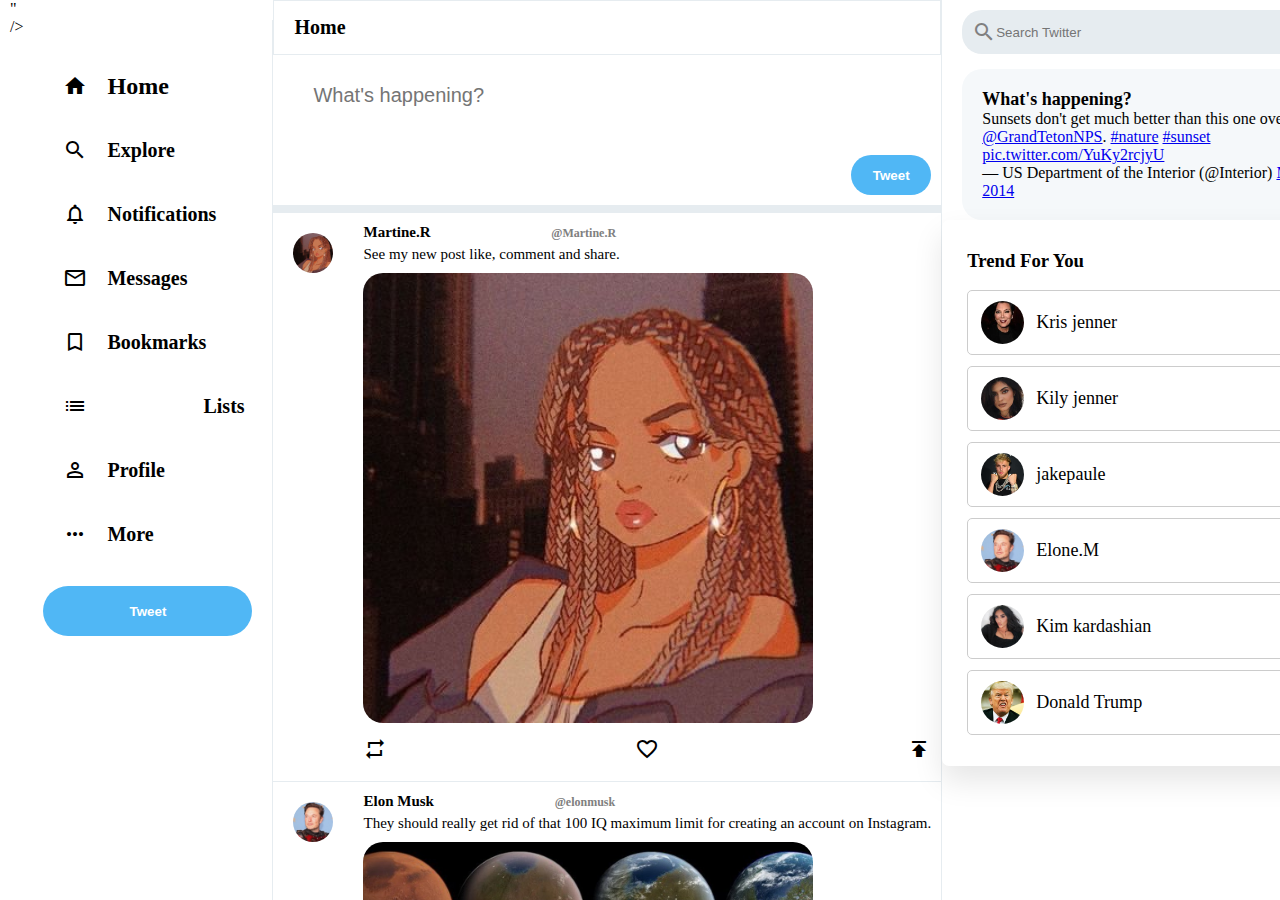
==== home/index.html @ 6a5f5660 "changes" ====
<!DOCTYPE html>
<html lang="en">
  <head>
    <meta charset="UTF-8" />
    <meta http-equiv="X-UA-Compatible" content="IE=edge" />
    <meta name="viewport" content="width=device-width, initial-scale=1.0" />
    <title>Twitter Clone - Final</title>
    <link rel="stylesheet" href="./style.css">
    " />
    <link href="https://fonts.googleapis.com/icon?family=Material+Icons" rel="stylesheet" />
    <link rel="stylesheet" href="https://cdnjs.cloudflare.com/ajax/libs/font-awesome/4.7.0/css/font-awesome.min.css">
    <link
      rel="stylesheet"
      href="https://cdnjs.cloudflare.com/ajax/libs/font-awesome/5.15.3/css/all.min.css"
      integrity="sha512-iBBXm8fW90+nuLcSKlbmrPcLa0OT92xO1BIsZ+ywDWZCvqsWgccV3gFoRBv0z+8dLJgyAHIhR35VZc2oM/gI1w==", crossorigin="anonymous"/>
  </head>
  <body>
    <!-- sidebar starts -->

  

    <div class="sidebar">
      <i class="fab fa-twitter"></i>
      <div class="sidebarOption active">
        <span class="material-icons"> home </span>
        <h2>Home</h2>
      </div>

      <div class="sidebarOption">
        <span class="material-icons"> search </span>
        <a href="https://www.google.com/">Explore</a>
      </div>

      <div class="sidebarOption">
        <span class="material-icons"> notifications_none </span>
        <a href="http://127.0.0.1:5501/notification/notif.html">Notifications</a>
       
      </div>

      <div class="sidebarOption">
        <span class="material-icons"> mail_outline </span>
        <a href="http://127.0.0.1:5501/chatbox/chat.html">Messages</a>
      
      </div>

      <div class="sidebarOption">
        <span class="material-icons"> bookmark_border </span>
        <a href="http://127.0.0.1:5501/chatbox/chat.html">Bookmarks</a>

      </div>

      <div class="sidebarOption">
        <span class="material-icons"> list_alt </span>
        <a href="http://127.0.0.1:5501/chatbox/chat.html">Lists</a>
      </div>

      <div class="sidebarOption">
        <span class="material-icons"> perm_identity </span>
        <a href="http://127.0.0.1:5501/.vscode/loging/log.html">Profile</a>
       
      </div>

      <div class="sidebarOption">
        <span class="material-icons"> more_horiz </span>
        <a href="http://127.0.0.1:5501/chatbox/chat.html">More</a>
       
      </div>
      <button class="sidebar__tweet">Tweet</button>
    </div>
    <!-- sidebar ends -->

    <!-- feed starts -->
    <div class="feed">
      <div class="feed__header">
        <h2>Home</h2>
      </div>

      <!-- tweetbox starts -->
      <div class="tweetBox">
        <form>
          <div class="tweetbox__input">
            <img
              src="https://i.pinimg.com/originals/a6/58/32/a65832155622ac173337874f02b218fb.png"
              alt=""
            />
            <input type="text" placeholder="What's happening?" />
          </div>
          <button class="tweetBox__tweetButton">Tweet</button>
        </form>
      </div>
      <!-- tweetbox ends -->

      <!-- post starts -->
      <div class="post">
        <div class="post__avatar">
          <img
            src="./twitterpic.jpg"
            alt=""
          />
        </div>

        <div class="post__body">
          <div class="post__header">
            <div class="post__headerText">
              <h3>
                Martine.R
                <span class="post__headerSpecial"
                  ><span class="material-icons post__badge"> verified </span>@Martine.R</span
                >
              </h3>
            </div>
            <div class="post__headerDescription">
              <p>See my new post like, comment and share.</p>
            </div>
          </div>
          <img
            src="./twitterpic.jpg"
            alt=""
          />
          <div class="post__footer">
            <span class="material-icons"> repeat </span>
            <span   class="material-icons"> favorite_border </span>
            <span class="material-icons"> publish </span>
          </div>
        </div>
      </div>

     

      <!-- post ends -->

      <!-- post starts -->
      <div class="post">
        <div class="post__avatar">
          <img
            src="./elon.jpg"
            alt=""
          />
        </div>

        <div class="post__body">
          <div class="post__header">
            <div class="post__headerText">
              <h3>
                Elon Musk
                <span class="post__headerSpecial"
                  ><span class="material-icons post__badge"> verified </span>@elonmusk</span
                >
              </h3>
            </div>
            <div class="post__headerDescription">
              <p>They should really get rid of that 100 IQ maximum limit for creating an account on Instagram.</p>
            </div>
          </div>
          <img
            src="elon.20.jpg"
            alt=""
          />
          <div class="post__footer">
            <span class="material-icons"> repeat </span>
            <span class="material-icons"> favorite_border </span>
            <span class="material-icons"> publish </span>
          </div>
        </div>
      </div>
      <!-- post ends -->

   <!-- post starts -->
   <div class="post">
    <div class="post__avatar">
      <img
        src="./boy.jpg"
        alt=""
      />
    </div>

    <div class="post__body">
      <div class="post__header">
        <div class="post__headerText">
          <h3>
            Jake Paule
            <span class="post__headerSpecial"
              ><span class="material-icons post__badge"> verified </span>@jakepaule</span
            >
          </h3>
        </div>
        <div class="post__headerDescription">
          <p>MetamorphosisAI</p>
        </div>
      </div>
      <img
        src="fly.jpg"
        alt=""
      />
      <div class="post__footer">
        <span class="material-icons"> repeat </span>
        <span class="material-icons"> favorite_border </span>
        <span class="material-icons"> publish </span>
      </div>
    </div>
  </div>

   <!-- post starts -->
   <div class="post">
    <div class="post__avatar">
      <img
        src="./elon.jpg"
        alt=""
      />
    </div>

    <div class="post__body">
      <div class="post__header">
        <div class="post__headerText">
          <h3>
            Elon Musk
            <span class="post__headerSpecial"
              ><span class="material-icons post__badge"> verified </span>@elonmusk</span
            >
          </h3>
        </div>
        <div class="post__headerDescription">
          <p>Are you ready to hear about the hottest new AI <br> token on the market? Introducing $SNLG, the first-ever hottest <br> AI token on AI ECOSYSTEM🤖🦾 that has taken the crypto world by storm 🔥 </p>
        </div>
      </div>
      <img
        src="./elon20.jpg"
        alt=""
      />
      <div class="post__footer">
        <span class="material-icons"> repeat </span>
        <span class="material-icons"> favorite_border </span>
        <span class="material-icons"> publish </span>
      </div>
    </div>
  </div>

   <!-- post starts -->
   <div class="post">
    <div class="post__avatar">
      <img
        src="./boy2.jpg"
        alt=""
      />
    </div>

    <div class="post__body">
      <div class="post__header">
        <div class="post__headerText">
          <h3>
            Samraje
            <span class="post__headerSpecial"
              ><span class="material-icons post__badge"> verified </span>@samraje</span
            >
          </h3>
        </div>
        <div class="post__headerDescription">
          <p>“We should be more worried about AI safety than we currently are.<br> I think we need a regulatory authority thats overseeing A.I. It’s quite a dangerous technology.”</p>
        </div>
      </div>
      <img
        src="./boy20.jpg"
        alt=""
      />
      <div class="post__footer">
        <span class="material-icons"> repeat </span>
        <span class="material-icons"> favorite_border </span>
        <span class="material-icons"> publish </span>
      </div>
    </div>
  </div>






    </div>
    <!-- feed ends -->

    <!-- widgets starts -->
    <div class="widgets">
      <div class="widgets__input">
        <span class="material-icons widgets__searchIcon"> search </span>
        <input type="text" placeholder="Search Twitter" />
      </div>

      <div class="widgets__widgetContainer">
        <h2>What's happening?</h2>
        <blockquote class="twitter-tweet">
          <p lang="en" dir="ltr">
            Sunsets don&#39;t get much better than this one over
            <a href="https://twitter.com/GrandTetonNPS?ref_src=twsrc%5Etfw">@GrandTetonNPS</a>.
            <a href="https://twitter.com/hashtag/nature?src=hash&amp;ref_src=twsrc%5Etfw"
              >#nature</a
            >
            <a href="https://twitter.com/hashtag/sunset?src=hash&amp;ref_src=twsrc%5Etfw"
              >#sunset</a
            >
            <a href="http://t.co/YuKy2rcjyU">pic.twitter.com/YuKy2rcjyU</a>
          </p>
          &mdash; US Department of the Interior (@Interior)
          <a href="https://twitter.com/Interior/status/463440424141459456?ref_src=twsrc%5Etfw"
            >May 5, 2014</a
          >
        </blockquote>
        <script async src="https://platform.twitter.com/widgets.js" charset="utf-8"></script>
      </div>





      <ul class="sortable-list">
        <h3> Trend For You</h3>
        <br>
        <li class="item" draggable="true">
          <div class="details">
           
            <img src="./kris.jpg">
            <span>Kris jenner</span> 
        
          </div>
          <i class="uil uil-draggabledots"></i>
        </li>
        <li class="item" draggable="true">
          <div class="details">
            <img src="./kily.jpg">
            <span>Kily jenner</span>
          </div>
          <i class="uil uil-draggabledots"></i>
        </li>
        <li class="item" draggable="true">
          <div class="details">
            <img src="./jake.jpg">
            <span>jakepaule</span>
          </div>
          <i class="uil uil-draggabledots"></i>
        </li>
        <li class="item" draggable="true">
          <div class="details">
            <img src="./elon.jpg">
            <span>Elone.M</span>
          </div>
          <i class="uil uil-draggabledots"></i>
        </li>
        <li class="item" draggable="true">
          <div class="details">
            <img src="./kim.jpg">
            <span>Kim kardashian</span>
          </div>
          <i class="uil uil-draggabledots"></i>
        </li>
        <li class="item" draggable="true">
          <div class="details">
            <img src="./don.jpg">
            <span>Donald Trump</span>
          </div>
          <i class="uil uil-draggabledots"></i>
        </li>
      </ul>
  

    </div>



   
     


    <script src="./main.js"></script>


    <!-- widgets ends -->
  </body>
</html>
---- home/style.css ----
* {
    margin: 0;
    padding: 0;
    box-sizing: border-box;
  }
  
  body {
    --twitter-color: #50b7f5;
    --twitter-background: #e6ecf0;
  }
  
  .sidebarOption {
    display: flex;
    align-items: center;
    cursor: pointer;
  }
  
  .sidebarOption .material-icons,
  .fa-twitter {
    padding: 20px;
  }
  
  .sidebarOption a {
    font-weight: 800;
    font-size: 20px;
    margin-right: 20px;
    color: black;
    text-decoration: none;
  }
  
  .sidebarOption a:hover {
    background-color: var(--twitter-background);
    border-radius: 30px;
    color: var(--twitter-color);
    transition: color 100ms ease-out;
  }
  
  .sidebarOption a.active {
    color: var(--twitter-color);
  }
  
  .sidebar__tweet {
    width: 100%;
    background-color: var(--twitter-color);
    border: none;
    color: white;
    font-weight: 900;
    border-radius: 30px;
    height: 50px;
    margin-top: 20px;
  }
  
  body {
    display: flex;
    height: 100vh;
    max-width: 1300px;
    margin-left: auto;
    margin-right: auto;
    padding: 0 10px;
  }
  
  .sidebar {
    border-right: 1px solid var(--twitter-background);
    flex: 0.2;
  
    min-width: 250px;
    margin-top: 20px;
    padding-left: 20px;
    padding-right: 20px;
  }
  
  .fa-twitter {
    color: var(--twitter-color);
    font-size: 30px;
  }
  
  /* feed */
  .feed {
    flex: 0.5;
    border-right: 1px solid var(--twitter-background);
    min-width: fit-content;
    overflow-y: scroll;
  }
  
  .feed__header {
    position: sticky;
    top: 0;
    background-color: white;
    z-index: 100;
    border: 1px solid var(--twitter-background);
    padding: 15px 20px;
  }
  
  .feed__header h2 {
    font-size: 20px;
    font-weight: 800;
  }
  
  .feed::-webkit-scrollbar {
    display: none;
  }
  
  .feed {
    -ms-overflow-style: none;
    scrollbar-width: none;
  }
  
  /* tweet box */
  .tweetbox__input img {
    border-radius: 50%;
    height: 40px;
  }
  
  .tweetBox {
    padding-bottom: 10px;
    border-bottom: 8px solid var(--twitter-background);
    padding-right: 10px;
  }
  
  .tweetBox form {
    display: flex;
    flex-direction: column;
  }
  
  .tweetbox__input {
    display: flex;
    padding: 20px;
  }
  
  .tweetbox__input input {
    flex: 1;
    margin-left: 20px;
    font-size: 20px;
    border: none;
    outline: none;
  }
  
  .tweetBox__tweetButton {
    background-color: var(--twitter-color);
    border: none;
    color: white;
    font-weight: 900;
  
    border-radius: 30px;
    width: 80px;
    height: 40px;
    margin-top: 20px;
    margin-left: auto;
  }
  
  /* post */
  .post__avatar img {
    border-radius: 50%;
    height: 40px;
  }
  
  .post {
    display: flex;
    align-items: flex-start;
    border-bottom: 1px solid var(--twitter-background);
    padding-bottom: 10px;
  }
  
  .post__body img {
    width: 450px;
    object-fit: contain;
    border-radius: 20px;
  }
  
  .post__footer {
    display: flex;
    justify-content: space-between;
    margin-top: 10px;
  }
  
  .post__badge {
    font-size: 14px !important;
    color: var(--twitter-color);
    margin-right: 5px;
  }
  
  .post__headerSpecial {
    font-weight: 600;
    font-size: 12px;
    color: gray;
  }
  
  .post__headerText h3 {
    font-size: 15px;
    margin-bottom: 5px;
  }
  
  .post__headerDescription {
    margin-bottom: 10px;
    font-size: 15px;
  }
  
  .post__body {
    flex: 1;
    padding: 10px;
  }
  
  .post__avatar {
    padding: 20px;
  }
  
  /* widgets */
  .widgets {
    flex: 0.3;
  }
  
  .widgets__input {
    display: flex;
    align-items: center;
    background-color: var(--twitter-background);
    padding: 10px;
    border-radius: 20px;
    margin-top: 10px;
    margin-left: 20px;
  }
  
  .widgets__input input {
    border: none;
    background-color: var(--twitter-background);
  }
  
  .widgets__searchIcon {
    color: gray;
  }
  
  .widgets__widgetContainer {
    margin-top: 15px;
    margin-left: 20px;
    padding: 20px;
    background-color: #f5f8fa;
    border-radius: 20px;
  }
  
  .widgets__widgetContainer h2 {
    font-size: 18px;
    font-weight: 800;
  }


  .sortable-list {
    width: 425px;
    padding: 25px;
    background: #fff;
    border-radius: 7px;
    padding: 30px 25px 20px;
    box-shadow: 0 15px 30px rgba(0, 0, 0, 0.1);
  }
  .sortable-list .item {
    list-style: none;
    display: flex;
    cursor: move;
    background: #fff;
    align-items: center;
    border-radius: 5px;
    padding: 10px 13px;
    margin-bottom: 11px;
    /* box-shadow: 0 2px 4px rgba(0,0,0,0.06); */
    border: 1px solid #ccc;
    justify-content: space-between;
  }
  .item .details {
    display: flex;
    align-items: center;
  }
  .item .details img {
    height: 43px;
    width: 43px;
    pointer-events: none;
    margin-right: 12px;
    object-fit: cover;
    border-radius: 50%;
  }
  .item .details span {
    font-size: 1.13rem;
  }
  .item i {
    color: #474747;
    font-size: 1.13rem;
  }
  .item.dragging {
    opacity: 0.6;
  }
  .item.dragging :where(.details, i) {
    opacity: 0;
  }
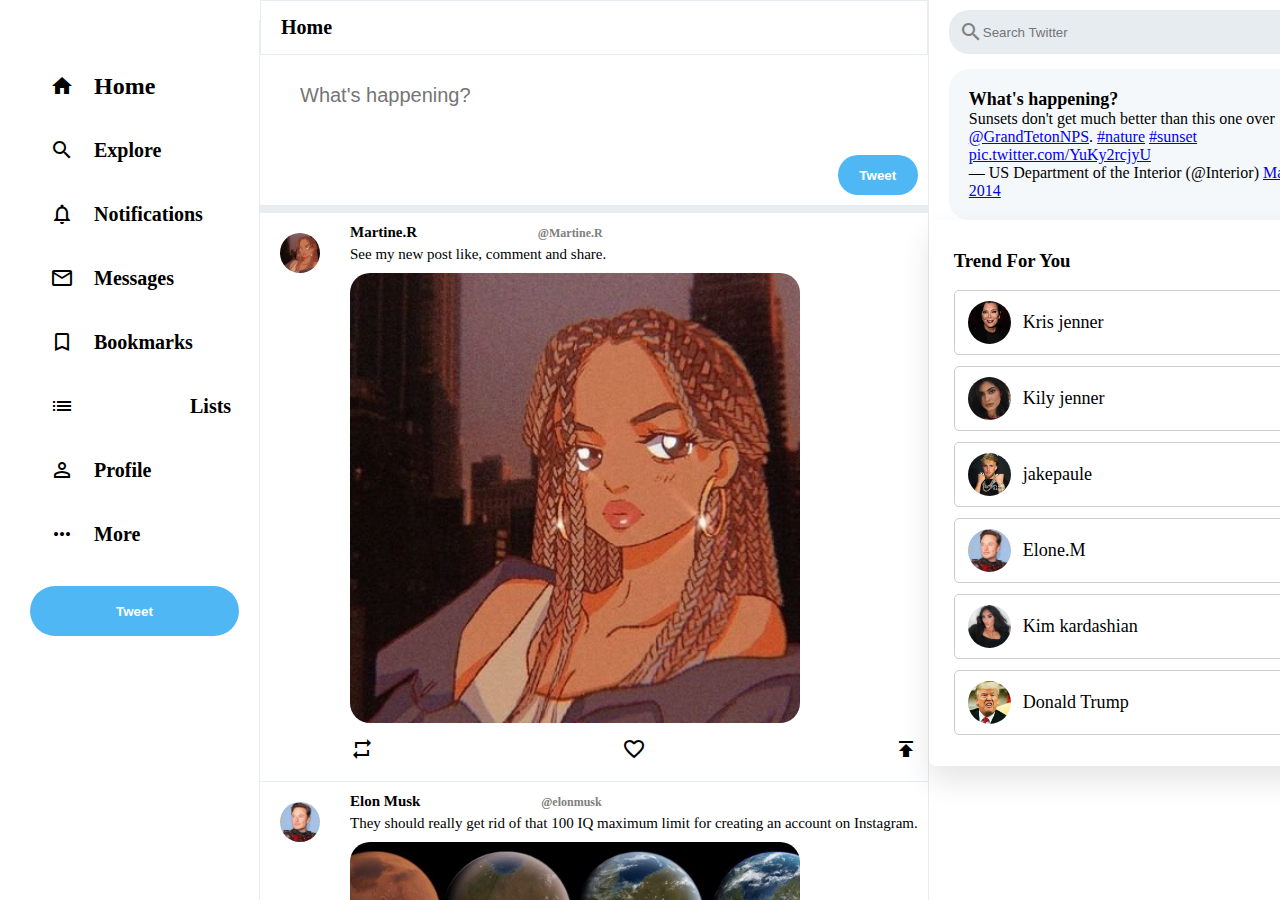
==== commit 1880fd0c: "completed" ====
--- a/home/index.html
+++ b/home/index.html
@@ -6,7 +6,6 @@
     <meta name="viewport" content="width=device-width, initial-scale=1.0" />
     <title>Twitter Clone - Final</title>
     <link rel="stylesheet" href="./style.css">
-    " />
     <link href="https://fonts.googleapis.com/icon?family=Material+Icons" rel="stylesheet" />
     <link rel="stylesheet" href="https://cdnjs.cloudflare.com/ajax/libs/font-awesome/4.7.0/css/font-awesome.min.css">
     <link
